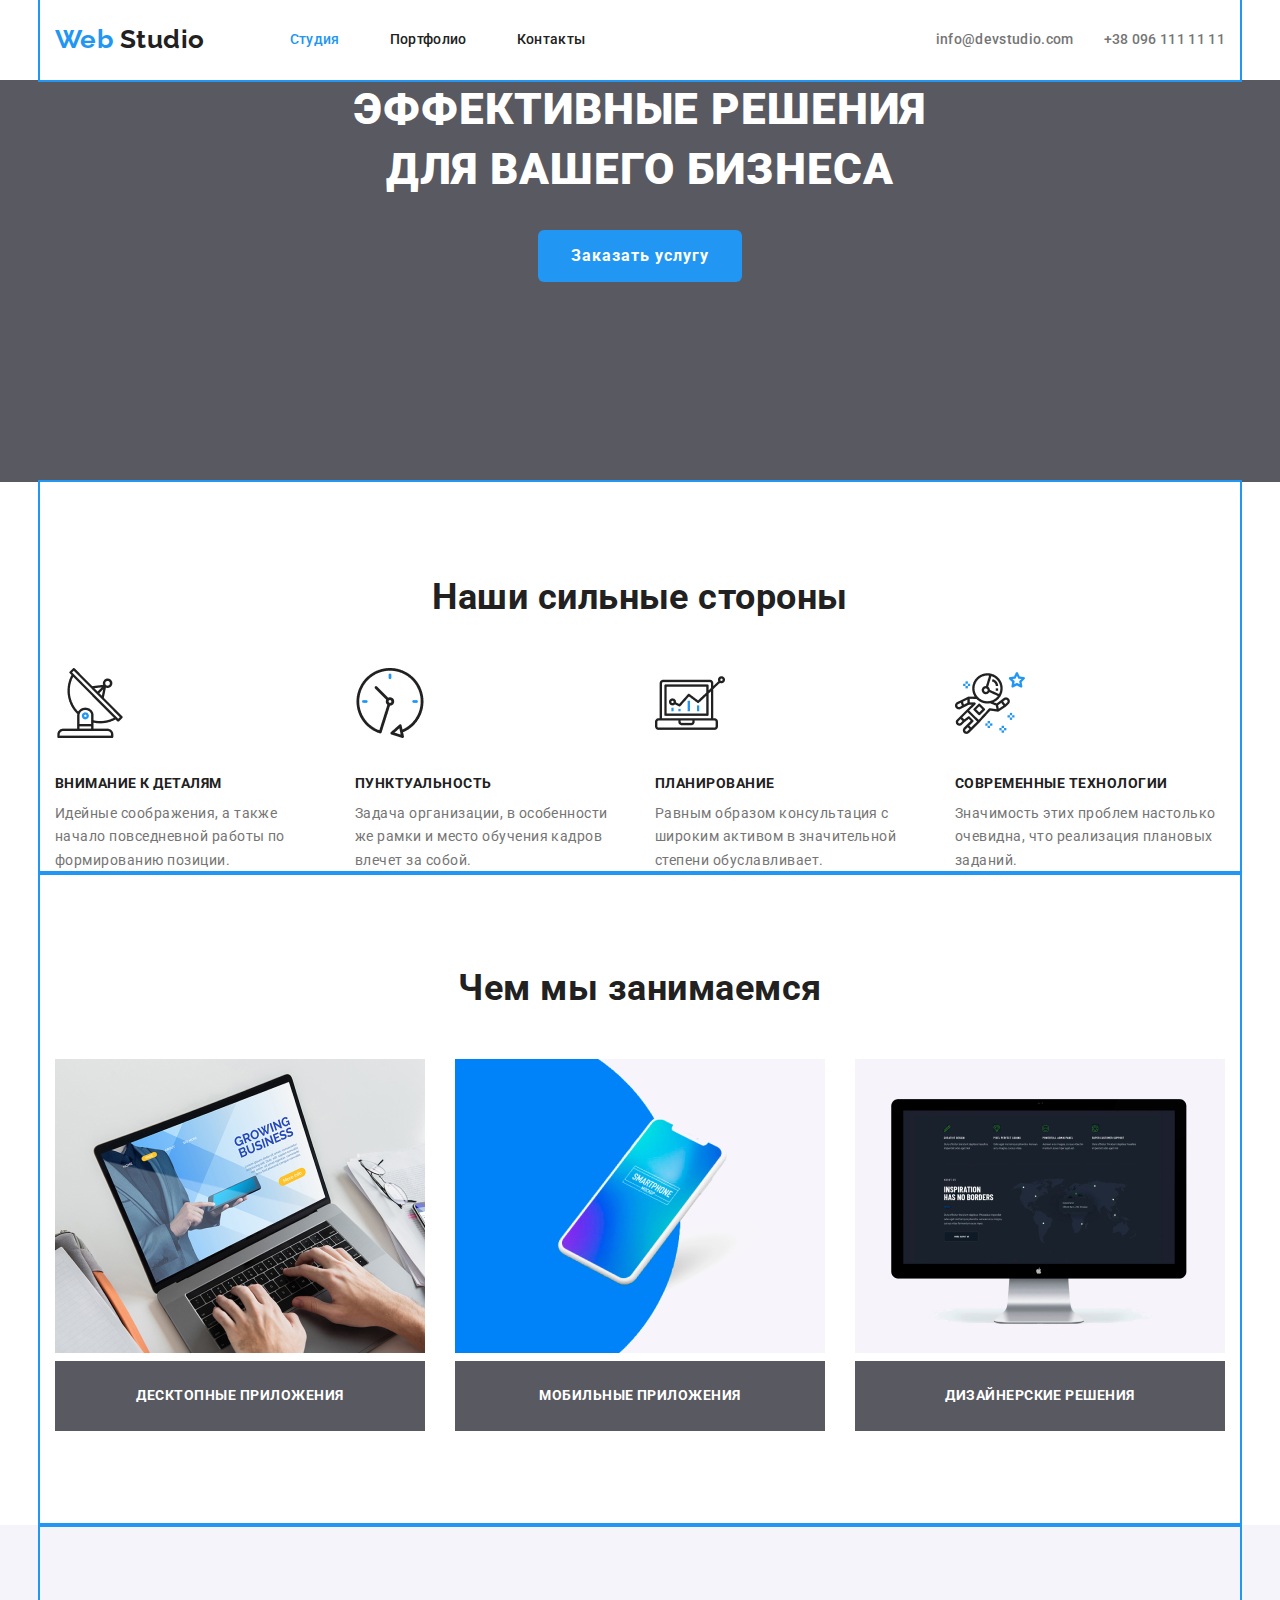
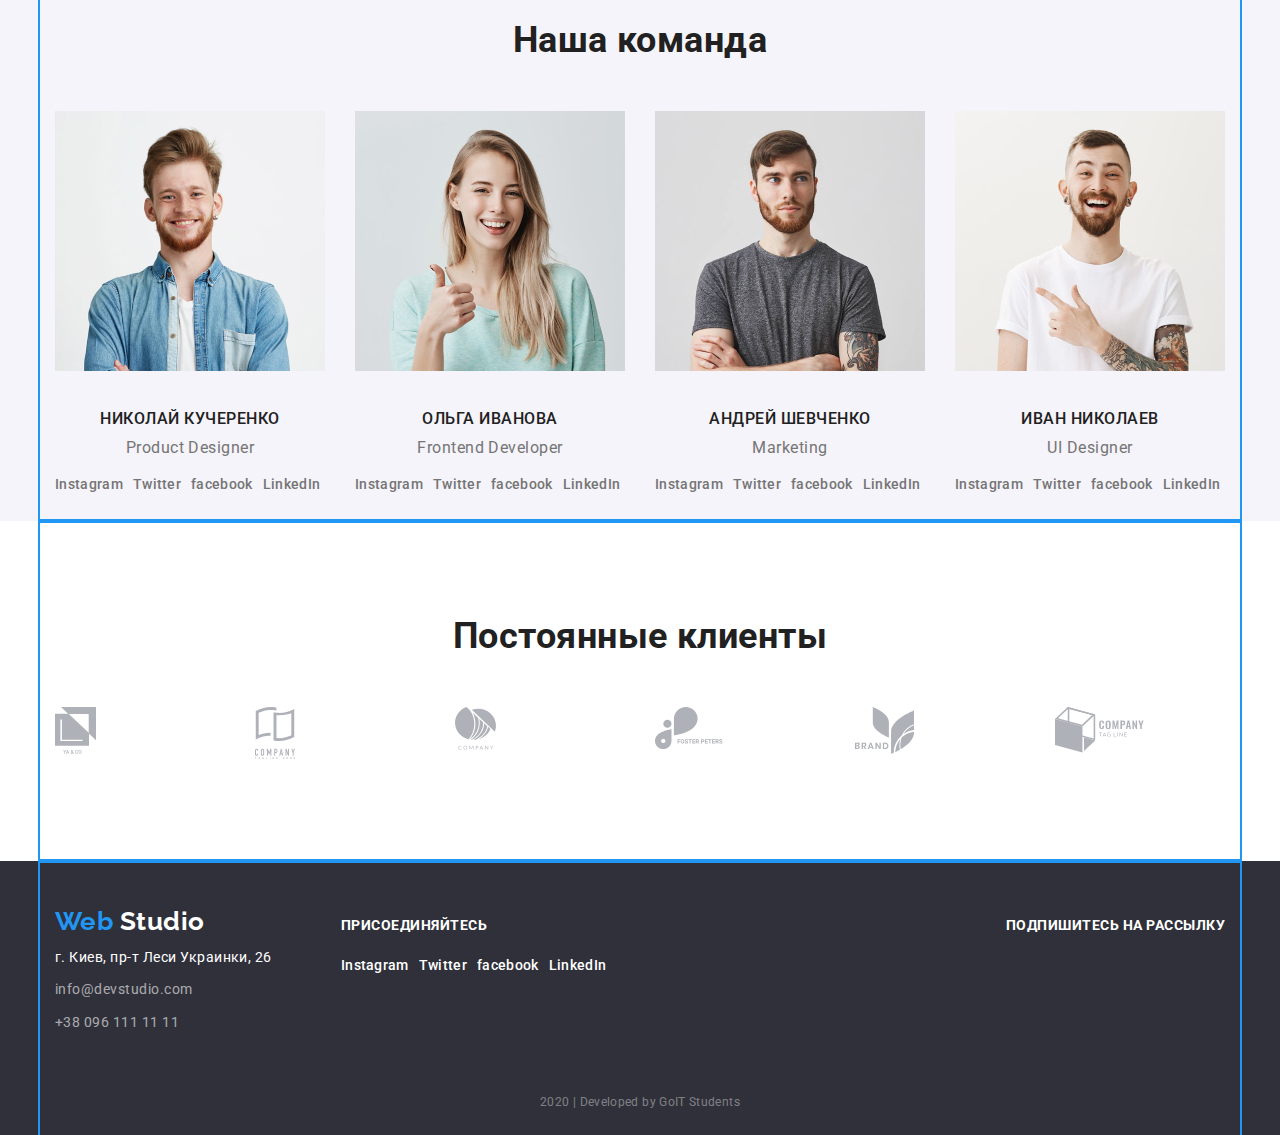
==== index.html @ d91aa93c "ДЗ 3, первая проба" ====
<!DOCTYPE html>
<html lang="ru">
  <head>
    <meta charset="UTF-8" />
    <meta name="viewport" content="width=device-width, initial-scale=1.0" />
    <title>Web Studio</title>
    <link
      href="https://fonts.googleapis.com/css2?family=Raleway:wght@700&family=Roboto:wght@400;500;700;900&display=swap"
      rel="stylesheet"
    />
    <link rel="stylesheet" type="text/css" href="./css/normalize.css" />
    <link rel="stylesheet" type="text/css" href="./css/styles.css" />
  </head>
  <body>
    <header>
      <!--Nav-->
      <div class="container flex">
        <nav>
          <ul class="nav list">
            <li class="nav-logo-li">
              <!--Logo-->
              <a href="./index.html" class="logo header">
                <span class="logo-web">Web</span> Studio</a
              >
            </li>
            <li class="nav-li">
              <a href="#" class="style-link nav-link current">Студия</a>
            </li>
            <li class="nav-li">
              <a href="./portfolio.html" class="style-link nav-link"
                >Портфолио</a
              >
            </li>
            <li class="nav-li">
              <a href="#" class="style-link nav-link">Контакты</a>
            </li>
          </ul>
        </nav>
        <!--Contacts-->
        <address class="contact">
          <a href="mailto:info@devstudio.com" class="style-link contact-link"
            >info@devstudio.com</a
          >
          <a href="tel:+380961111111" class="style-link contact-link"
            >+38 096 111 11 11</a
          >
        </address>
      </div>
    </header>
    <main>
      <!--Hero section-->
      <section class="hero">
        <h1 class="hero-title">
          Эффективные решения <br />
          для вашего бизнеса
        </h1>
        <a href="#" class="hero-button">Заказать услугу</a>
      </section>
      <!--Advantages-->
      <section class="advantages">
        <div class="container">
          <h2 class="hidden-title">Наши сильные стороны</h2>
          <!--этот заголовок будет скрыт в css-->

          <ul class="advantages-list list">
            <li>
              <img src="./images/antenna.png" alt="антенна" height="70" />
              <h3>Внимание к деталям</h3>
              <p class="advantages-text">
                Идейные соображения, а также начало повседневной работы по
                формированию позиции.
              </p>
            </li>
            <li>
              <img src="./images/clock.png" alt="часы" height="70" />
              <h3>Пунктуальность</h3>
              <p class="advantages-text">
                Задача организации, в особенности же рамки и место обучения
                кадров влечет за собой.
              </p>
            </li>
            <li>
              <img src="./images/diagram.png" alt="диграмма" width="70" />
              <h3>Планирование</h3>
              <p class="advantages-text">
                Равным образом консультация с широким активом в значительной
                степени обуславливает.
              </p>
            </li>
            <li>
              <img src="./images/astronaut.png" alt="австронавт" width="70" />
              <h3>Современные технологии</h3>
              <p class="advantages-text">
                Значимость этих проблем настолько очевидна, что реализация
                плановых заданий.
              </p>
            </li>
          </ul>
        </div>
      </section>

      <!--Products-->
      <section class="products">
        <div class="container">
          <h2>Чем мы занимаемся</h2>
          <ul class="products-list list">
            <li>
              <img src="./images/desctop.jpg" alt="ноутбук" width="370" />
              <h3 class="products-item">Десктопные приложения</h3>
            </li>
            <li>
              <img
                src="./images/mobyle.jpg"
                alt="мобильный телефон"
                width="370"
              />
              <h3 class="products-item">Мобильные приложения</h3>
            </li>
            <li>
              <img src="./images/design.jpg" alt="экран монитора" width="370" />
              <h3 class="products-item">Дизайнерские решения</h3>
            </li>
          </ul>
        </div>
      </section>

      <!--Team-->
      <section class="team">
        <div class="container">
          <h2 class="team-title">Наша команда</h2>
          <ul class="team-list list">
            <li>
              <img
                src="./images/photo-smit.jpg"
                alt="фото Николая"
                width="270"
              />
              <h3 class="team-style team-member">Николай Кучеренко</h3>
              <p class="team-style team-position">Product Designer</p>
              <ul class="social-icons list">
                <li>
                  <a
                    href="#"
                    aria-label="Instagram"
                    class="style-link team-link"
                    >Instagram</a
                  >
                </li>
                <li>
                  <a href="#" aria-label="Twitter" class="style-link team-link"
                    >Twitter</a
                  >
                </li>
                <li>
                  <a href="#" aria-label="facebook" class="style-link team-link"
                    >facebook</a
                  >
                </li>
                <li>
                  <a href="#" aria-label="LinkedIn" class="style-link team-link"
                    >LinkedIn</a
                  >
                </li>
              </ul>
            </li>
            <li>
              <img
                src="./images/photo-stewart.jpg"
                alt="фото Ольги"
                width="270"
              />
              <h3 class="team-style team-member">Ольга Иванова</h3>
              <p class="team-style team-position">Frontend Developer</p>
              <ul class="social-icons list">
                <li>
                  <a
                    href="#"
                    aria-label="Instagram"
                    class="style-link team-link"
                    >Instagram</a
                  >
                </li>
                <li>
                  <a href="#" aria-label="Twitter" class="style-link team-link"
                    >Twitter</a
                  >
                </li>
                <li>
                  <a href="#" aria-label="facebook" class="style-link team-link"
                    >facebook</a
                  >
                </li>
                <li>
                  <a href="#" aria-label="LinkedIn" class="style-link team-link"
                    >LinkedIn</a
                  >
                </li>
              </ul>
            </li>
            <li>
              <img
                src="./images/photo-jakis.jpg"
                alt="фото Андрея"
                width="270"
              />
              <h3 class="team-style team-member">Андрей Шевченко</h3>
              <p class="team-style team-position">Marketing</p>
              <ul class="social-icons list">
                <li>
                  <a
                    href="#"
                    aria-label="Instagram"
                    class="style-link team-link"
                    >Instagram</a
                  >
                </li>
                <li>
                  <a href="#" aria-label="Twitter" class="style-link team-link"
                    >Twitter</a
                  >
                </li>
                <li>
                  <a href="#" aria-label="facebook" class="style-link team-link"
                    >facebook</a
                  >
                </li>
                <li>
                  <a href="#" aria-label="LinkedIn" class="style-link team-link"
                    >LinkedIn</a
                  >
                </li>
              </ul>
            </li>
            <li>
              <img src="./images/photo-doe.jpg" alt="фото Ивана" width="270" />
              <h3 class="team-style team-member">Иван Николаев</h3>
              <p class="team-style team-position">UI Designer</p>
              <ul class="social-icons list">
                <li>
                  <a
                    href="#"
                    aria-label="Instagram"
                    class="style-link team-link"
                    >Instagram</a
                  >
                </li>
                <li>
                  <a href="#" aria-label="Twitter" class="style-link team-link"
                    >Twitter</a
                  >
                </li>
                <li>
                  <a href="#" aria-label="facebook" class="style-link team-link"
                    >facebook</a
                  >
                </li>
                <li>
                  <a href="#" aria-label="LinkedIn" class="style-link team-link"
                    >LinkedIn</a
                  >
                </li>
              </ul>
            </li>
          </ul>
        </div>
      </section>

      <section>
        <div class="container">
          <h2>Постоянные клиенты</h2>
          <ul class="clients-list list">
            <li>
              <a href="#"><img src="./images/logo1.svg" alt="Компания 1" /></a>
            </li>
            <li>
              <a href="#"><img src="./images/logo2.svg" alt="Компания 2" /></a>
            </li>
            <li>
              <a href="#"><img src="./images/logo3.svg" alt="Компания 3" /></a>
            </li>
            <li>
              <a href="#"><img src="./images/logo4.svg" alt="Компания 4" /></a>
            </li>
            <li>
              <a href="#"><img src="./images/logo5.svg" alt="Компания 5" /></a>
            </li>
            <li>
              <a href=""><img src="./images/logo6.svg" alt="Компания 6" /></a>
            </li>
          </ul>
        </div>
      </section>
    </main>
    <footer class="footer-color">
      <div class="container">
        <div class="footer-flex">
          <div class="footer-flex-address">
            <a href="./index.html" class="block logo footer-color-text">
              <span class="logo-web">Web</span> Studio</a
            >
            <address class="address footer-color-text">
              <span class="address-text">г. Киев, пр-т Леси Украинки, 26</span>
              <a href="mailto:info@devstudio.com" class="address-link"
                >info@devstudio.com</a
              >
              <a href="tel:+380961111111" class="address-link"
                >+38 096 111 11 11</a
              >
            </address>
          </div>
          <div class="footer-flex-snet">
            <p class="footer-color-text footer-text">Присоединяйтесь</p>
            <ul class="social-icons list">
              <li>
                <a
                  href="#"
                  aria-label="Instagram"
                  class="style-link footer-link"
                  >Instagram</a
                >
              </li>
              <li>
                <a href="#" aria-label="Twitter" class="style-link footer-link"
                  >Twitter</a
                >
              </li>
              <li>
                <a href="#" aria-label="facebook" class="style-link footer-link"
                  >facebook</a
                >
              </li>
              <li>
                <a href="#" aria-label="LinkedIn" class="style-link footer-link"
                  >LinkedIn</a
                >
              </li>
            </ul>
          </div>

          <div class="footer-flex-sub">
            <p class="footer-color-text footer-text">Подпишитесь на рассылку</p>
            <!--форма подписки на рассылку-->
          </div>
        </div>
        <p class="developed-by">2020 | Developed by GoIT Students</p>
      </div>
    </footer>
  </body>
</html>
---- css/styles.css ----
:root {
  --primary-text-color: #757575;
  --title-text-color: #212121;
  --light-text-color: #ffffff;
  --accent-color: #2196f3;
  --primary-white-color: #ffffff;
  --background-dim-color: rgba(47, 48, 58, 0.8);
}

html {
  box-sizing: border-box;
}

*,
*::before,
*::after {
  box-sizing: inherit;
}

body {
  margin: 0px;

  background-color: var(--primary-white-color);
  color: var(--primary-text-color);

  font-family: 'Roboto', sans-serif;
  font-weight: 400;
  font-size: 14px;
  line-height: 1.71;
  letter-spacing: 0.48px;
}

.container {
  width: 1200px;
  margin-left: auto;
  margin-right: auto;
  padding-left: 15px;
  padding-right: 15px;
  outline: 2px solid var(--accent-color);
}

section {
  margin-bottom: 0px;
  margin-top: 0px;
}

.list {
  list-style: none;
  margin: 0px;
  padding: 0px;
}

p {
  margin: 0px;
}
/* Logo in header and footer*/
.logo {
  font-family: 'Raleway', sans-serif;
  font-weight: 700;
  font-size: 26px;
  line-height: 1.2;
  letter-spacing: 0.48px;
  text-decoration: none;
}
.header {
  margin-bottom: 8px;
  color: var(--title-text-color);
}
.footer-color-text {
  color: var(--light-text-color);
}
.logo-web {
  color: var(--accent-color);
}

/* Nav */
.flex {
  display: flex;
  justify-content: space-between;
}
.style-link {
  font-weight: 500;
  line-height: 1.14;
  letter-spacing: 0.32px;
  text-decoration: none;
}

.nav {
  display: flex;
  align-items: center;
}

.nav-logo-li {
  margin-right: 85px;
}
.nav-li:not(:last-child) {
  margin-right: 50px;
}

.nav-link {
  display: block;
  padding-top: 32px;
  padding-bottom: 32px;

  color: var(--title-text-color);
}

.nav-link:hover,
.nav-link:focus,
.contact-link:hover,
.contact-link:focus {
  color: var(--accent-color);
}

.nav-link.current {
  color: var(--accent-color);
}

.contact {
  display: flex;
}
.contact-link {
  display: block;
  padding-top: 32px;
  padding-bottom: 32px;
  color: var(--primary-text-color);
  font-style: normal;
}
.contact-link + .contact-link {
  margin-left: 30px;
}

/*Hero*/
.hero {
  background-color: var(--background-dim-color);
  text-align: center;
}
.hero-title {
  margin-top: 0px;
  margin-bottom: 30px;

  color: var(--light-text-color);

  font-weight: 900;
  font-size: 44px;
  line-height: 1.36;
  text-align: center;
  letter-spacing: 0.96px;
  text-transform: uppercase;
}

.hero-button {
  display: inline-block;
  border: 1px solid transparent;
  border-radius: 6px;
  padding: 10px 32px;
  margin-bottom: 200px;

  color: var(--light-text-color);
  background-color: var(--accent-color);

  font-weight: 700;
  font-size: 16px;
  line-height: 1.87;
  letter-spacing: 0.96px;
  text-decoration: none;
  text-align: center;
}

h2 {
  margin-top: 0px;
  margin-bottom: 50px;
  padding-top: 94px;
  color: var(--title-text-color);

  font-weight: 700;
  font-size: 36px;
  line-height: 1.17;
  letter-spacing: 0.48px;
  text-align: center;
}

h3 {
  margin-top: 30px;
  margin-bottom: 10px;
  color: var(--title-text-color);

  font-weight: 700;
  font-size: 14px;
  line-height: 1.14;
  letter-spacing: 0.48px;
  text-transform: uppercase;
}

/* Advantages*/
.advantages-text {
  margin: 0px;
}
.advantages-list,
.products-list,
.team-list,
.social-icons,
.clients-list {
  display: flex;
}
.advantages-list > li,
.team-list > li {
  width: 270px;
}
.advantages-list > li + li,
.products-list > li + li,
.team-list > li + li,
.clients-list > li + li {
  margin-left: 30px;
}

/*Products*/
.products-item {
  margin-top: 0px;
  margin-bottom: 0px;
  padding-top: 27px;
  padding-bottom: 27px;
  color: var(--light-text-color);
  background-color: var(--background-dim-color);

  text-align: center;
}
.products-list > li {
  width: 370px;
  margin-bottom: 94px;
}

/*Team*/
.team {
  background-color: #f5f4fa;
}

.team-style {
  font-size: 16px;
  line-height: 1.19;
  letter-spacing: 0.48px;
  text-align: center;
}

.team-member {
  color: var(--title-text-color);

  font-weight: 500;
}

.team-position {
  margin-top: 0px;
  margin-bottom: 16px;
  color: var(--primary-text-color);
}

/*Social networks icons*/
.team-link {
  color: var(--primary-text-color);
}

.team-link:hover,
.team-link:focus {
  color: var(--light-text-color);
  background-color: var(--accent-color);
}
.social-icons > li + li {
  margin-left: 10px;
}
.social-icons > li {
  margin-bottom: 24px;
}

/*Clients*/
.clients-list > li {
  width: 170px;
  margin-bottom: 94px;
}
/*Footer*/
.footer-color {
  background-color: #2f303a;
}
.address {
  /* display: block;
  margin-top: 0px;
  margin-bottom: 9px; */
  font-style: normal;
  line-height: 1.7;
}
.block {
  display: block;
  margin: 0px;
}

.footer-flex .block {
  margin-top: 45px;
  margin-bottom: 8px;
}

.address-link {
  display: block;
  margin-bottom: 9px;
  color: rgba(255, 255, 255, 0.6);
  text-decoration: none;
}
.address-text {
  display: block;
  margin-bottom: 9px;
}

.footer-text {
  margin-bottom: 20px;
  padding-top: 57px;
  font-weight: 700;
  line-height: 1.14;
  text-transform: uppercase;
}
.footer-link {
  color: var(--light-text-color);
}

.footer-link:hover,
.footer-link:focus {
  color: var(--light-text-color);
  background-color: var(--accent-color);
}

.developed-by {
  margin-top: 46px;
  padding-bottom: 21px;
  color: rgba(255, 255, 255, 0.4);
  font-size: 12px;
  line-height: 2;
  text-align: center;
  letter-spacing: 0.03em;
}

.footer-flex {
  display: flex;
}

.footer-flex-address {
  margin-right: 69px;
}
.footer-flex-sub {
  margin-left: auto;
}

/*Portfolio page*/

.portfolio-title {
  margin: 0px;
}
.filter-group {
  padding-top: 93px;
  margin-bottom: 50px;
}

.filter {
  border-radius: 5px;
  background-color: #f5f4fa;
}
.filter:hover,
.filter:focus {
  color: var(--light-text-color);
  background-color: var(--accent-color);
}

/*Projects cards*/
.projects-list {
  display: flex;
  flex-wrap: wrap;
}
.projects-item {
  width: 370px;
  margin-right: 30px;
  margin-bottom: 30px;
}
.projects-item:nth-child(3n) {
  margin-right: 0px;
}
.projects-item:nth-last-child(-n + 3) {
  margin-bottom: 94px;
}

.projects-link {
  text-decoration: none;
}
.projects-title {
  padding-top: 0px;
  margin-top: 20px;
  margin-bottom: 4px;
  color: var(--title-text-color);

  font-size: 18px;
  line-height: 2;
  letter-spacing: 0.96px;
  text-align: left;
  text-decoration: none;
}
.projects-kind {
  margin-bottom: 20px;
  color: var(--primary-text-color);

  font-size: 16px;
  line-height: 1.87;
}
.projects-description {
  height: 294px;
  color: var(--light-text-color);
  background-color: var(--accent-color);

  font-size: 18px;
  line-height: 1.56;
}
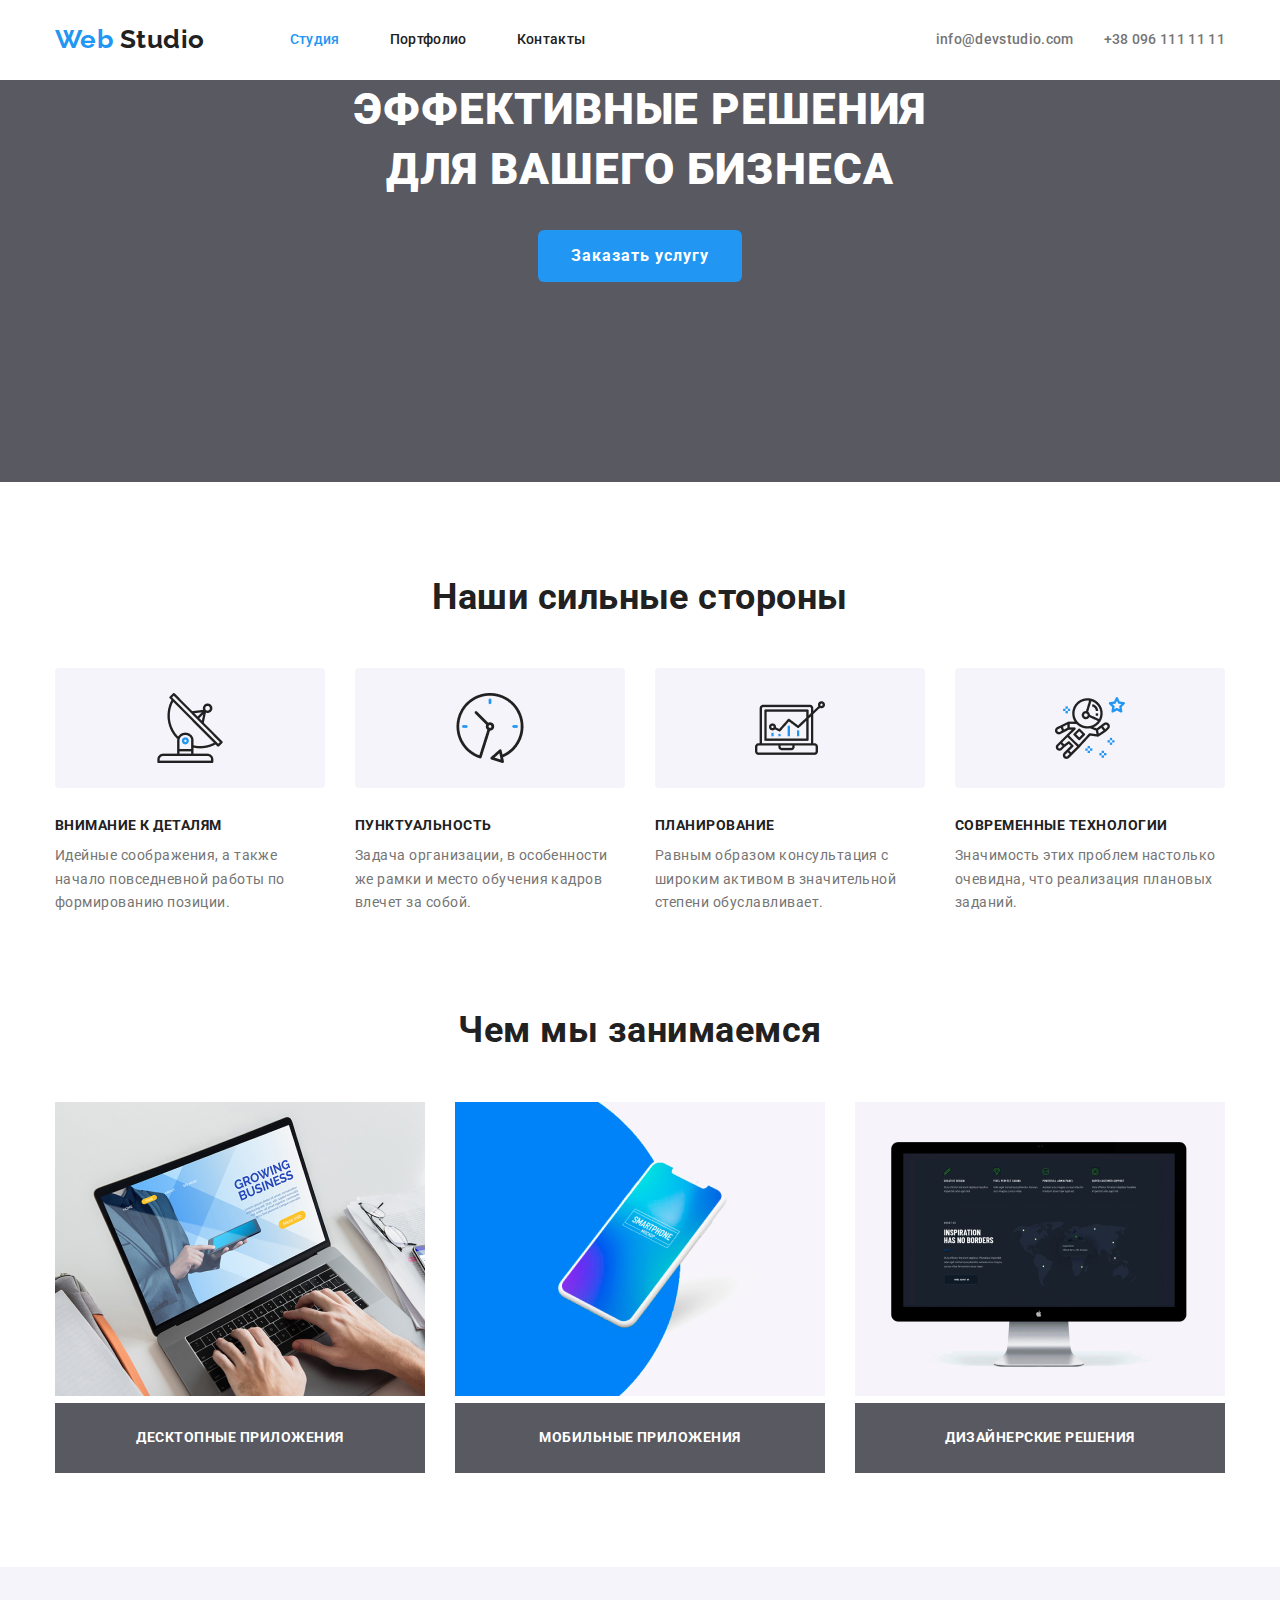
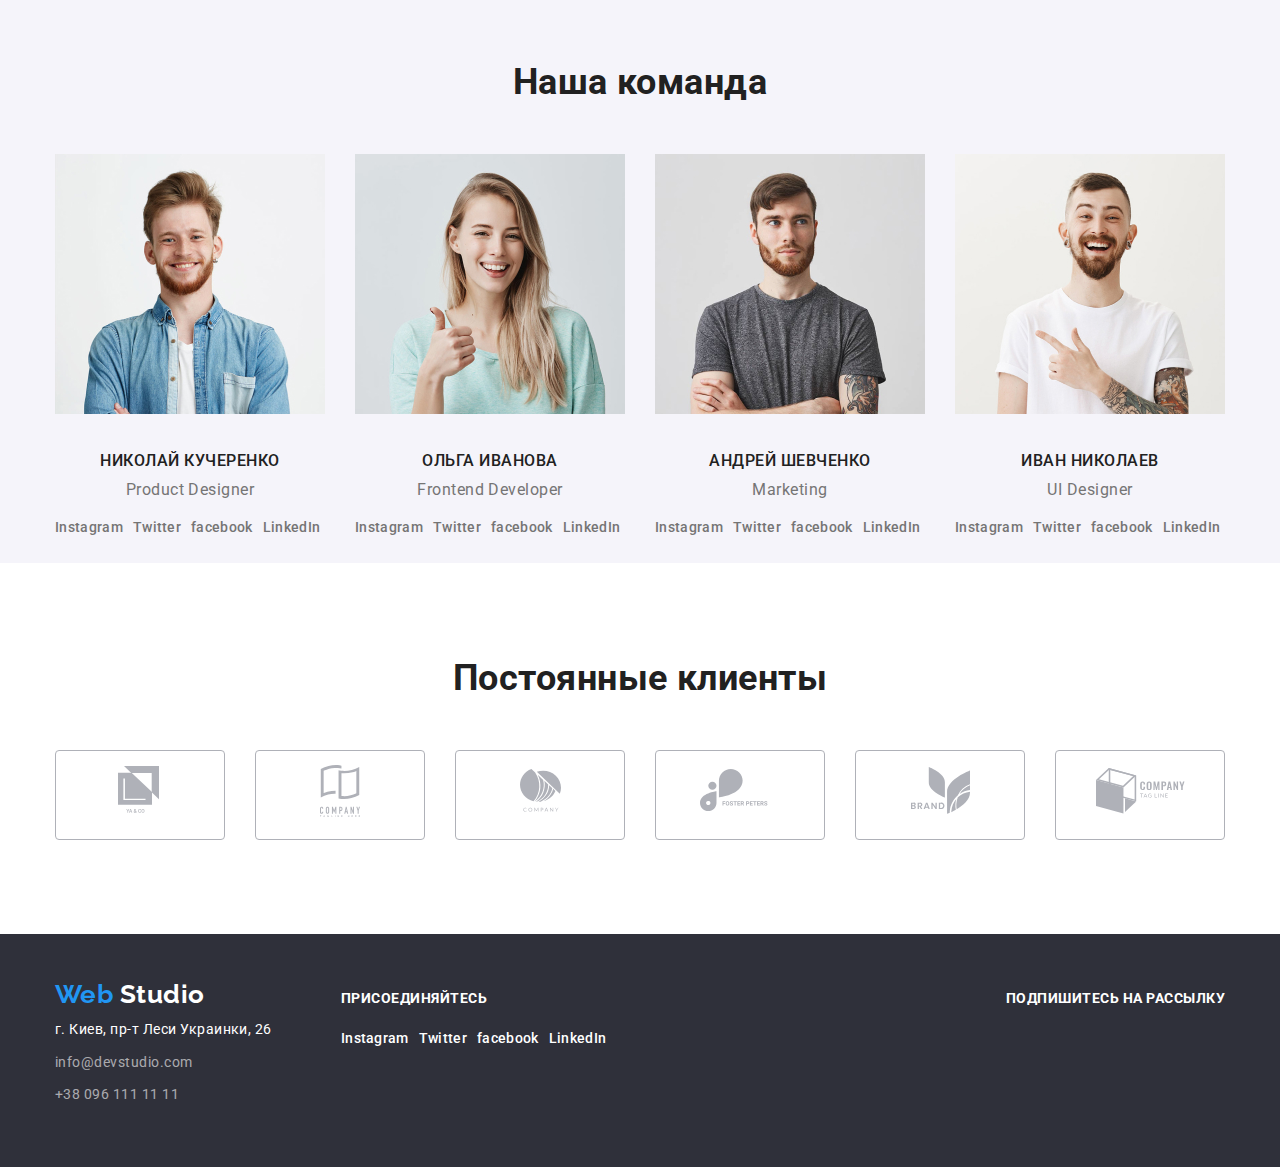
==== commit 44dd8ab9: "Внесла правки по флэксам и не только" ====
--- a/index.html
+++ b/index.html
@@ -64,7 +64,9 @@
 
           <ul class="advantages-list list">
             <li>
-              <img src="./images/antenna.png" alt="антенна" height="70" />
+              <div class="advantages-list-image">
+                <img src="./images/antenna.png" alt="антенна" height="70" />
+              </div>
               <h3>Внимание к деталям</h3>
               <p class="advantages-text">
                 Идейные соображения, а также начало повседневной работы по
@@ -72,7 +74,9 @@
               </p>
             </li>
             <li>
-              <img src="./images/clock.png" alt="часы" height="70" />
+              <div class="advantages-list-image">
+                <img src="./images/clock.png" alt="часы" height="70" />
+              </div>
               <h3>Пунктуальность</h3>
               <p class="advantages-text">
                 Задача организации, в особенности же рамки и место обучения
@@ -80,7 +84,9 @@
               </p>
             </li>
             <li>
-              <img src="./images/diagram.png" alt="диграмма" width="70" />
+              <div class="advantages-list-image">
+                <img src="./images/diagram.png" alt="диграмма" width="70" />
+              </div>
               <h3>Планирование</h3>
               <p class="advantages-text">
                 Равным образом консультация с широким активом в значительной
@@ -88,7 +94,9 @@
               </p>
             </li>
             <li>
-              <img src="./images/astronaut.png" alt="австронавт" width="70" />
+              <div class="advantages-list-image">
+                <img src="./images/astronaut.png" alt="австронавт" width="70" />
+              </div>
               <h3>Современные технологии</h3>
               <p class="advantages-text">
                 Значимость этих проблем настолько очевидна, что реализация
@@ -342,7 +350,7 @@
             <!--форма подписки на рассылку-->
           </div>
         </div>
-        <p class="developed-by">2020 | Developed by GoIT Students</p>
+        <!-- <p class="developed-by">2020 | Developed by GoIT Students</p> -->
       </div>
     </footer>
   </body>
--- a/css/styles.css
+++ b/css/styles.css
@@ -36,7 +36,7 @@
   margin-right: auto;
   padding-left: 15px;
   padding-right: 15px;
-  outline: 2px solid var(--accent-color);
+  /* outline: 2px solid var(--accent-color); */
 }
 
 section {
@@ -207,6 +207,18 @@
 .team-list > li {
   width: 270px;
 }
+
+.advantages-list-image {
+  background: #f5f4fa;
+  box-sizing: border-box;
+  border-radius: 4px;
+
+  height: 120px;
+  display: flex;
+  justify-content: center;
+  align-items: center;
+}
+
 .advantages-list > li + li,
 .products-list > li + li,
 .team-list > li + li,
@@ -273,7 +285,16 @@
 
 /*Clients*/
 .clients-list > li {
+  border: 1px solid #afb1b8;
+  box-sizing: border-box;
+  border-radius: 4px;
+
+  display: flex; /*флэксом расположила по центру логотип компании*/
+  justify-content: center;
+  align-items: center;
+
   width: 170px;
+  height: 90px;
   margin-bottom: 94px;
 }
 /*Footer*/
@@ -325,7 +346,7 @@
   background-color: var(--accent-color);
 }
 
-.developed-by {
+/* .developed-by {
   margin-top: 46px;
   padding-bottom: 21px;
   color: rgba(255, 255, 255, 0.4);
@@ -333,7 +354,7 @@
   line-height: 2;
   text-align: center;
   letter-spacing: 0.03em;
-}
+} */
 
 .footer-flex {
   display: flex;
@@ -341,6 +362,7 @@
 
 .footer-flex-address {
   margin-right: 69px;
+  margin-bottom: 51px;
 }
 .footer-flex-sub {
   margin-left: auto;
@@ -352,6 +374,8 @@
   margin: 0px;
 }
 .filter-group {
+  display: flex;
+  justify-content: center;
   padding-top: 93px;
   margin-bottom: 50px;
 }
@@ -359,6 +383,12 @@
 .filter {
   border-radius: 5px;
   background-color: #f5f4fa;
+  margin-right: 8px;
+  padding: 6px 22px;
+
+  font-weight: 500;
+  font-size: 16px;
+  line-height: 1.6;
 }
 .filter:hover,
 .filter:focus {
@@ -372,9 +402,10 @@
   flex-wrap: wrap;
 }
 .projects-item {
-  width: 370px;
+  width: calc((100% - 60px) / 3);
   margin-right: 30px;
   margin-bottom: 30px;
+  /* outline: 2px solid var(--accent-color); */
 }
 .projects-item:nth-child(3n) {
   margin-right: 0px;
@@ -405,10 +436,17 @@
   font-size: 16px;
   line-height: 1.87;
 }
+.project-description-box {
+  background-color: var(--accent-color);
+  display: flex;
+  align-items: center;
+
+  height: 294px;
+}
 .projects-description {
-  height: 294px;
-  color: var(--light-text-color);
-  background-color: var(--accent-color);
+  color: var(--light-text-color);
+  padding-left: 24px;
+  padding-right: 24px;
 
   font-size: 18px;
   line-height: 1.56;
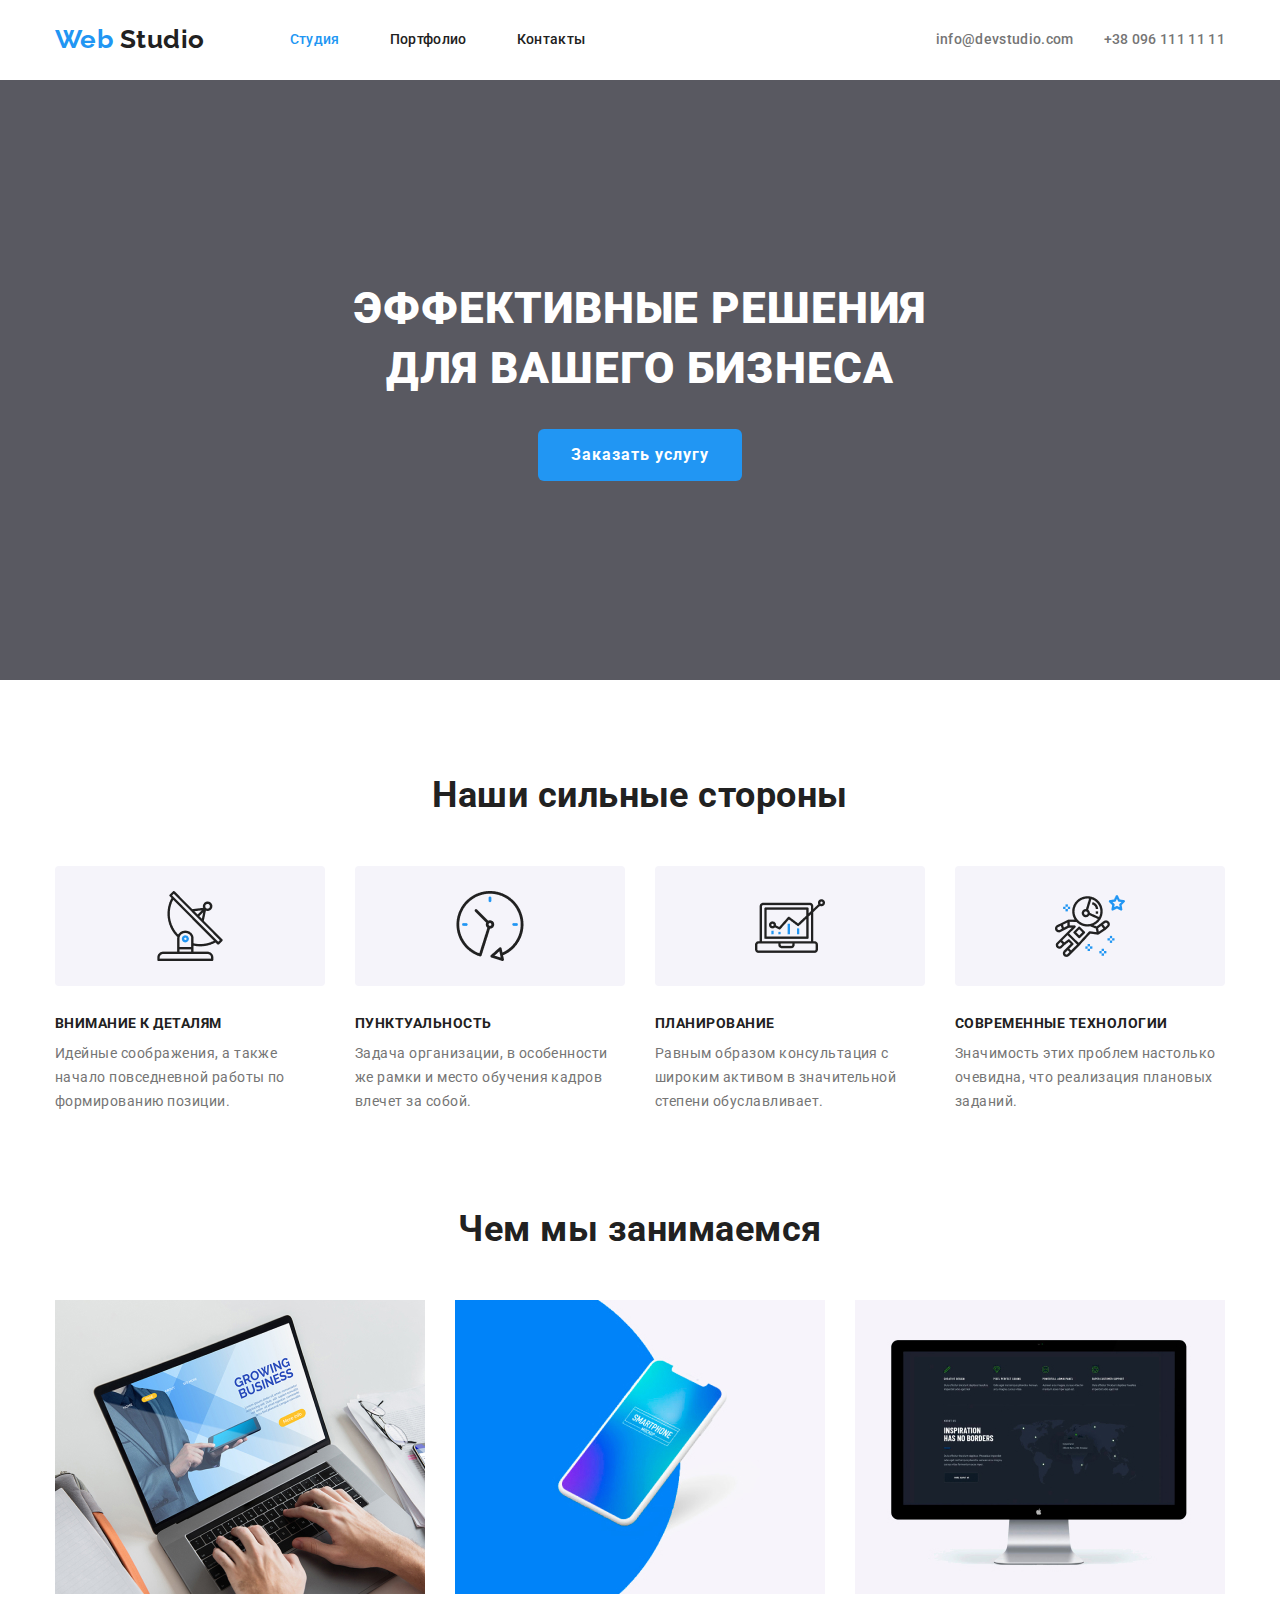
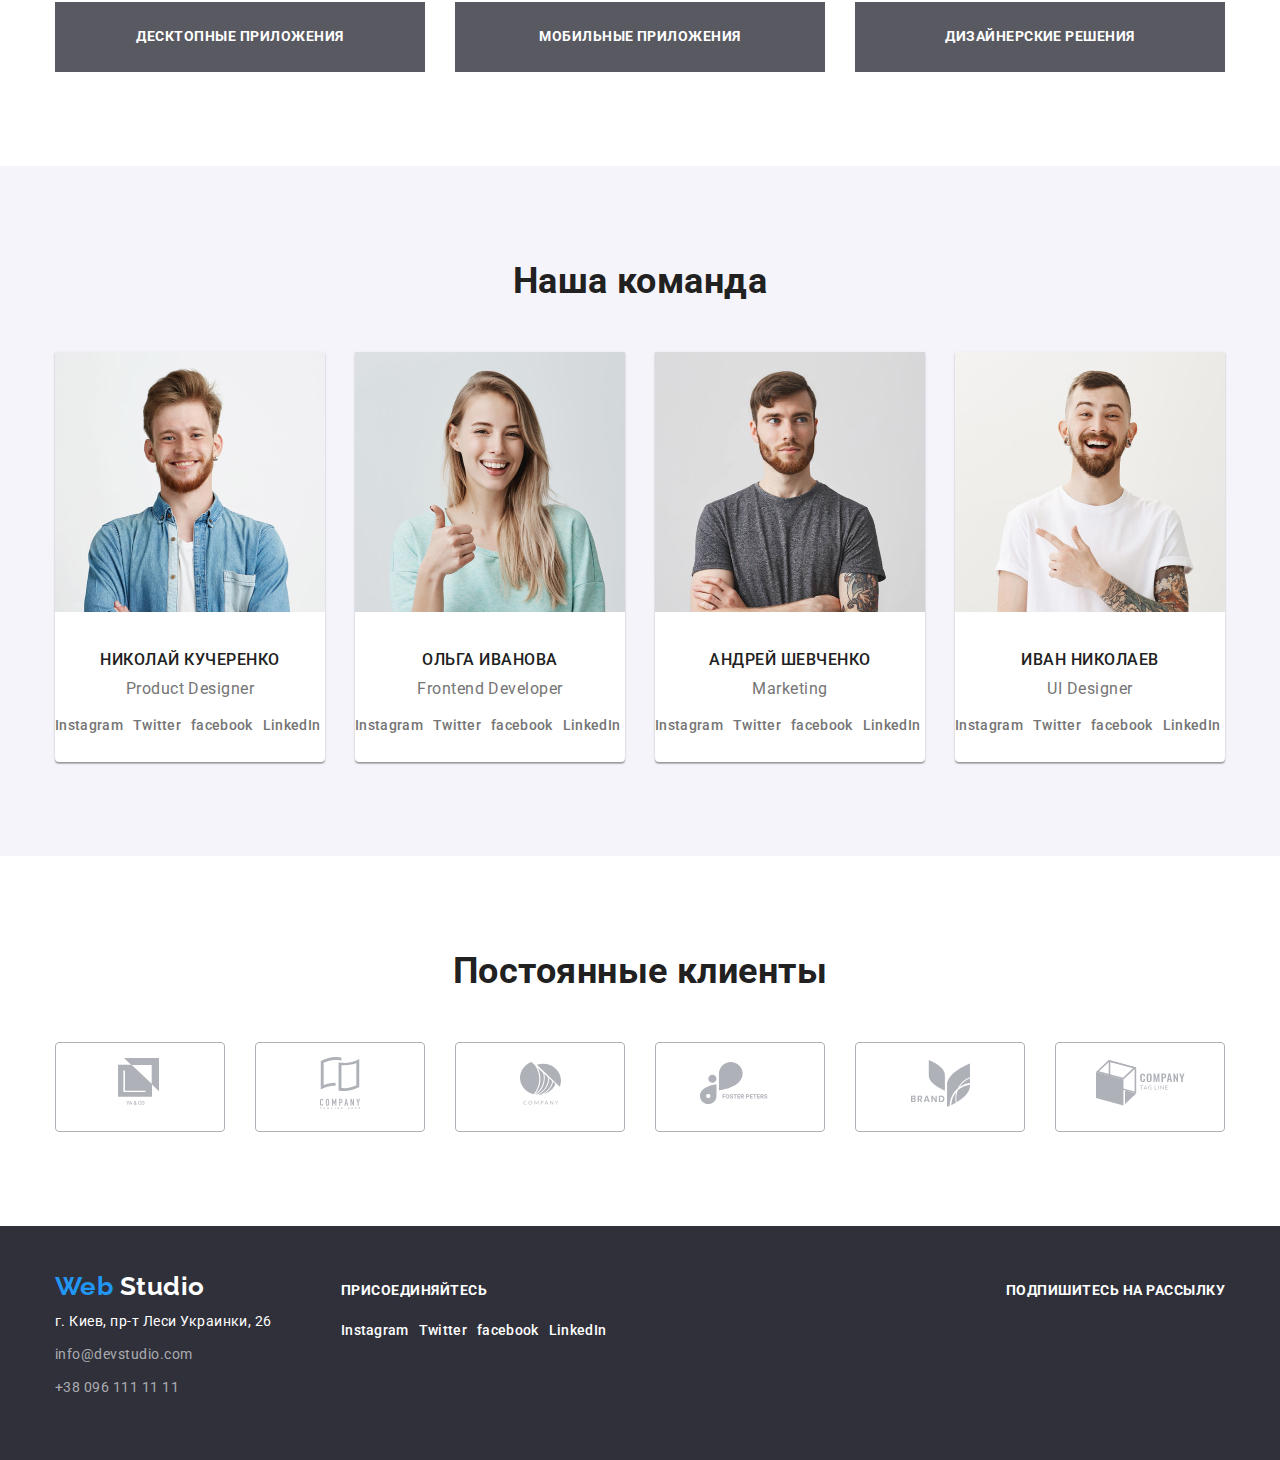
==== commit 64f660b0: "Правки в Hero" ====
--- a/index.html
+++ b/index.html
@@ -50,11 +50,13 @@
     <main>
       <!--Hero section-->
       <section class="hero">
-        <h1 class="hero-title">
-          Эффективные решения <br />
-          для вашего бизнеса
-        </h1>
-        <a href="#" class="hero-button">Заказать услугу</a>
+        <div class="hero-content">
+          <h1 class="hero-title">
+            Эффективные решения <br />
+            для вашего бизнеса
+          </h1>
+          <a href="#" class="hero-button">Заказать услугу</a>
+        </div>
       </section>
       <!--Advantages-->
       <section class="advantages">
--- a/css/styles.css
+++ b/css/styles.css
@@ -134,7 +134,24 @@
 .hero {
   background-color: var(--background-dim-color);
   text-align: center;
-}
+  /* margin-left: auto;
+  margin-right: auto; */
+  display: flex;
+  justify-content: center;
+  align-items: center;
+
+  min-height: 600px;
+  width: 100%;
+  /* position: relative; */
+}
+
+/* .hero-content {
+  margin: 0px;
+
+  position: absolute;
+  top: 50%;
+  transform: translate(0, -50%);
+} */
 .hero-title {
   margin-top: 0px;
   margin-bottom: 30px;
@@ -154,7 +171,8 @@
   border: 1px solid transparent;
   border-radius: 6px;
   padding: 10px 32px;
-  margin-bottom: 200px;
+  /* margin-left: auto;
+  margin-right: auto; */
 
   color: var(--light-text-color);
   background-color: var(--accent-color);
@@ -247,6 +265,14 @@
   background-color: #f5f4fa;
 }
 
+.team-list > li {
+  background-color: var(--primary-white-color);
+  margin-bottom: 94px;
+
+  box-shadow: 0px 2px 1px rgba(0, 0, 0, 0.2), 0px 1px 1px rgba(0, 0, 0, 0.14),
+    0px 1px 3px rgba(0, 0, 0, 0.12);
+  border-radius: 0px 0px 4px 4px;
+}
 .team-style {
   font-size: 16px;
   line-height: 1.19;
@@ -406,6 +432,9 @@
   margin-right: 30px;
   margin-bottom: 30px;
   /* outline: 2px solid var(--accent-color); */
+  background: #ffffff;
+  border: 1px solid #eeeeee;
+  box-sizing: border-box;
 }
 .projects-item:nth-child(3n) {
   margin-right: 0px;
@@ -419,6 +448,7 @@
 }
 .projects-title {
   padding-top: 0px;
+  padding-left: 24px;
   margin-top: 20px;
   margin-bottom: 4px;
   color: var(--title-text-color);
@@ -430,7 +460,8 @@
   text-decoration: none;
 }
 .projects-kind {
-  margin-bottom: 20px;
+  padding-left: 24px;
+  margin-bottom: 20px; /*потом заменить на padding*/
   color: var(--primary-text-color);
 
   font-size: 16px;
